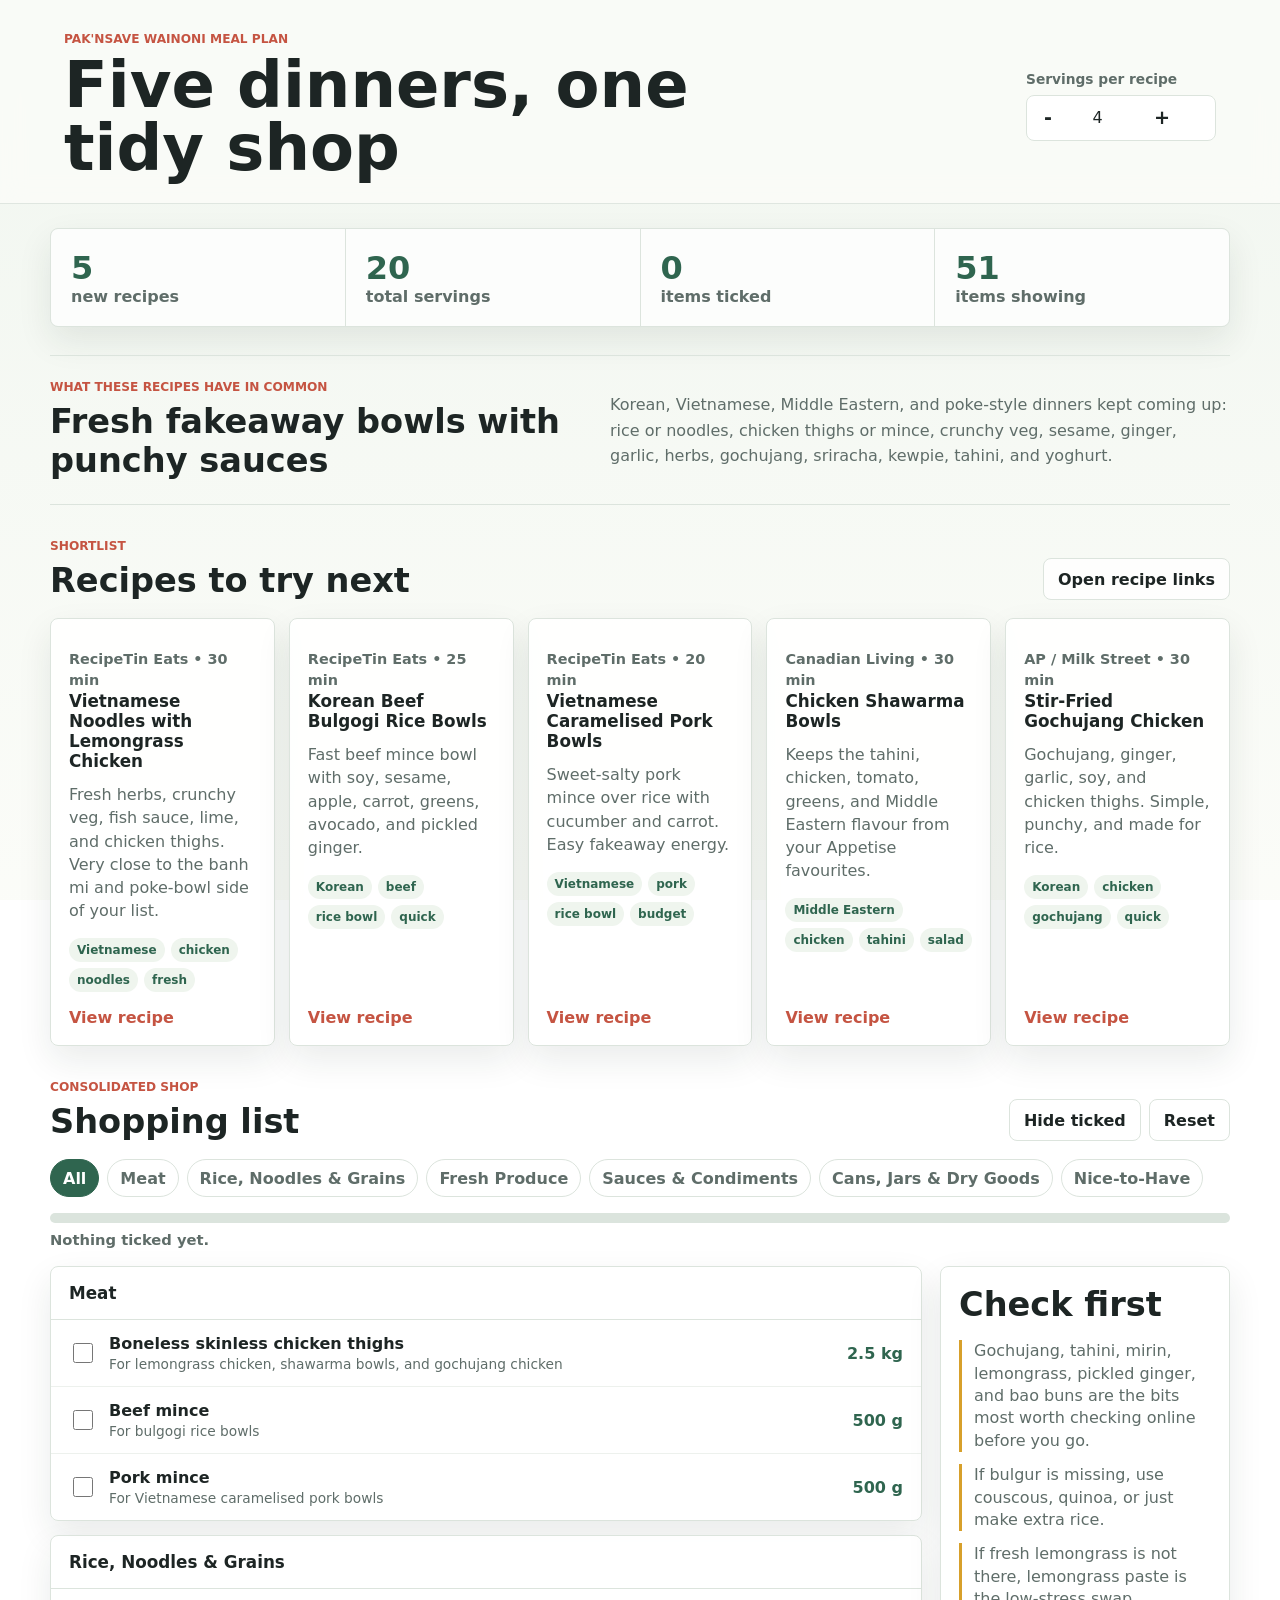
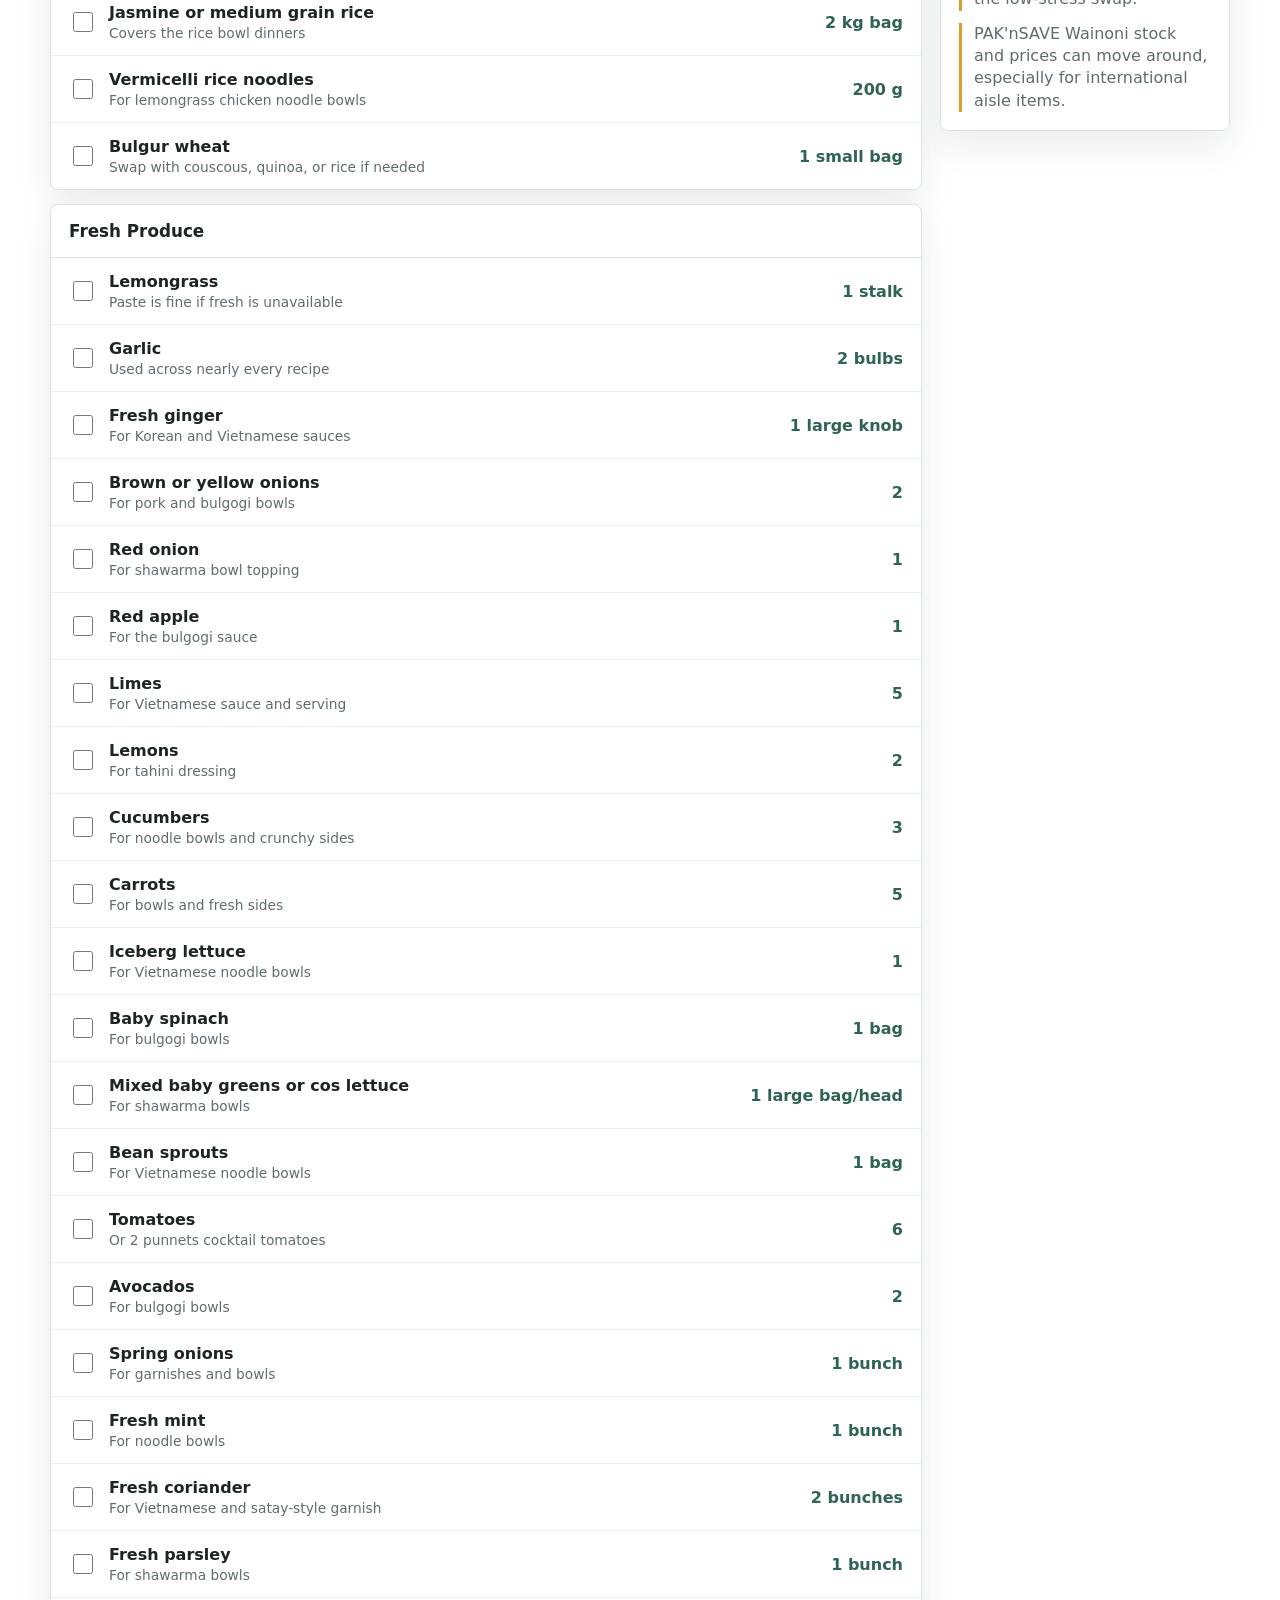
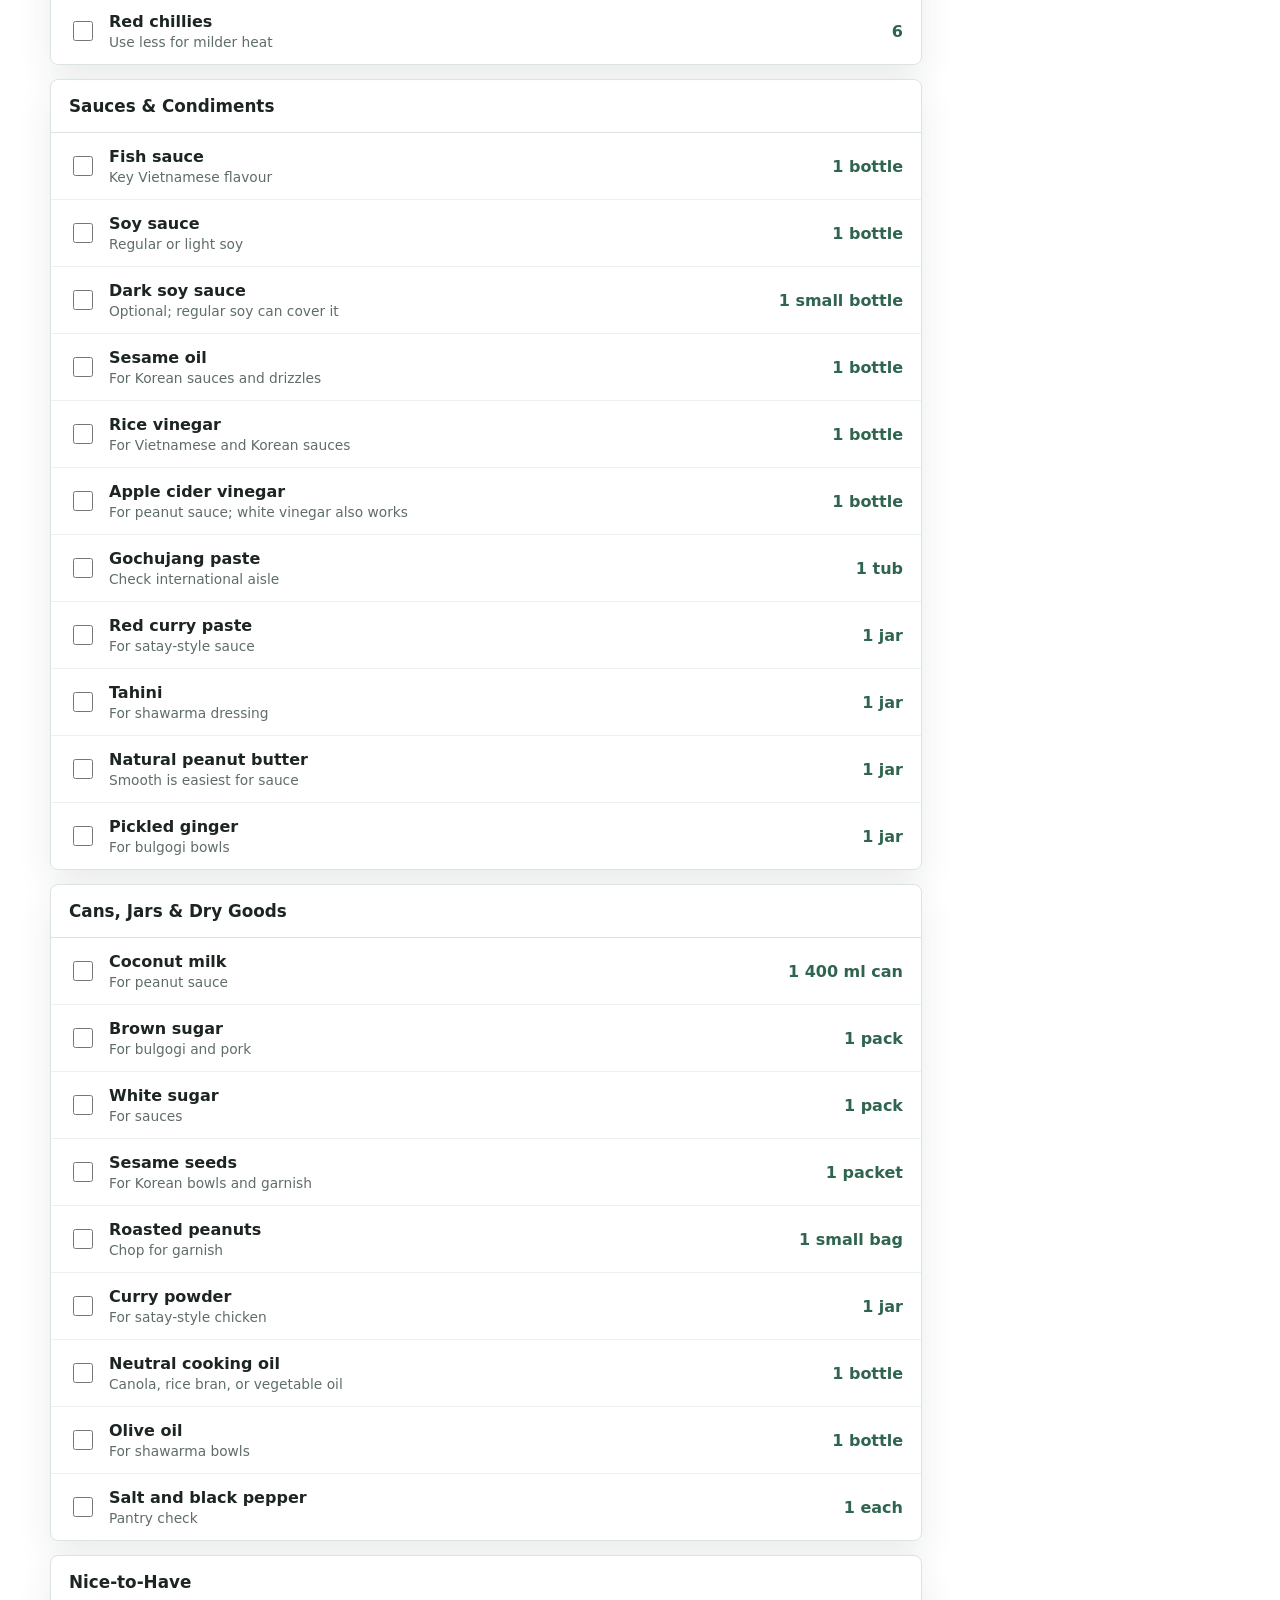
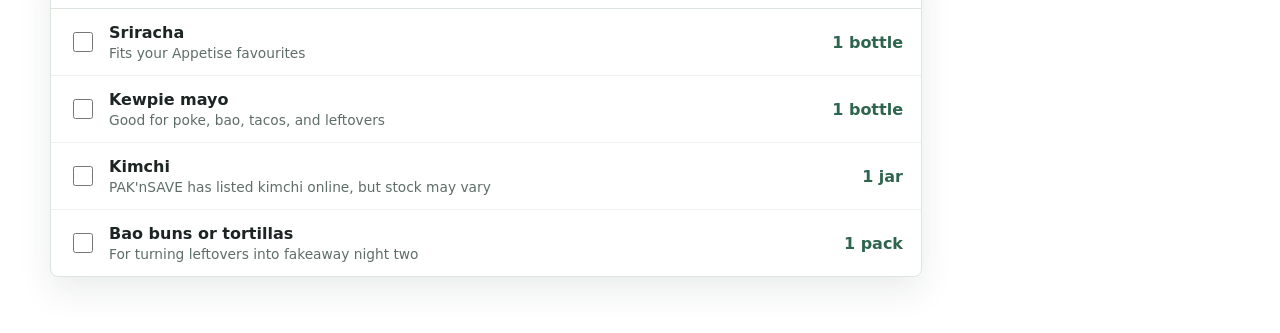
==== index.html @ dfd627c1 "Create recipe shopping page" ====
<!doctype html>
<html lang="en">
  <head>
    <meta charset="utf-8">
    <meta name="viewport" content="width=device-width, initial-scale=1">
    <title>Recipe Shop Plan</title>
    <link rel="stylesheet" href="styles.css">
  </head>
  <body>
    <header class="topbar">
      <div>
        <p class="eyebrow">PAK'nSAVE Wainoni meal plan</p>
        <h1>Five dinners, one tidy shop</h1>
      </div>
      <div class="serving-control" aria-label="Serving control">
        <label for="servings">Servings per recipe</label>
        <div class="stepper">
          <button type="button" id="decreaseServings" aria-label="Decrease servings">-</button>
          <input id="servings" type="number" min="2" max="8" value="4">
          <button type="button" id="increaseServings" aria-label="Increase servings">+</button>
        </div>
      </div>
    </header>

    <main>
      <section class="summary-band" aria-label="Plan summary">
        <div>
          <span class="summary-number">5</span>
          <span class="summary-label">new recipes</span>
        </div>
        <div>
          <span class="summary-number" id="mealCount">20</span>
          <span class="summary-label">total servings</span>
        </div>
        <div>
          <span class="summary-number" id="checkedCount">0</span>
          <span class="summary-label">items ticked</span>
        </div>
        <div>
          <span class="summary-number" id="visibleCount">0</span>
          <span class="summary-label">items showing</span>
        </div>
      </section>

      <section class="taste-profile" aria-labelledby="tasteProfileTitle">
        <div>
          <p class="eyebrow">What these recipes have in common</p>
          <h2 id="tasteProfileTitle">Fresh fakeaway bowls with punchy sauces</h2>
        </div>
        <p>
          Korean, Vietnamese, Middle Eastern, and poke-style dinners kept coming up:
          rice or noodles, chicken thighs or mince, crunchy veg, sesame, ginger, garlic,
          herbs, gochujang, sriracha, kewpie, tahini, and yoghurt.
        </p>
      </section>

      <section aria-labelledby="recipesTitle">
        <div class="section-heading">
          <div>
            <p class="eyebrow">Shortlist</p>
            <h2 id="recipesTitle">Recipes to try next</h2>
          </div>
          <button type="button" class="ghost-button" id="openAllRecipes">Open recipe links</button>
        </div>
        <div class="recipe-grid" id="recipeGrid"></div>
      </section>

      <section aria-labelledby="shoppingTitle">
        <div class="section-heading">
          <div>
            <p class="eyebrow">Consolidated shop</p>
            <h2 id="shoppingTitle">Shopping list</h2>
          </div>
          <div class="actions">
            <button type="button" class="ghost-button" id="hideChecked">Hide ticked</button>
            <button type="button" class="ghost-button" id="resetList">Reset</button>
          </div>
        </div>

        <div class="filters" id="filters" aria-label="Shopping sections"></div>
        <div class="progress-wrap" aria-label="Shopping progress">
          <div class="progress-bar">
            <span id="progressFill"></span>
          </div>
          <p id="progressText">Nothing ticked yet.</p>
        </div>

        <div class="shopping-layout">
          <div class="shopping-list" id="shoppingList"></div>
          <aside class="notes-panel" aria-labelledby="notesTitle">
            <h2 id="notesTitle">Check first</h2>
            <ul id="watchList"></ul>
          </aside>
        </div>
      </section>
    </main>

    <script src="app.js"></script>
  </body>
</html>
---- styles.css ----
:root {
  color-scheme: light;
  --ink: #1d2524;
  --muted: #5f6d69;
  --line: #dce4dd;
  --paper: #fbfcf8;
  --panel: #ffffff;
  --soft: #eff5ee;
  --mint: #4f8d72;
  --mint-dark: #2f654f;
  --tomato: #c55442;
  --gold: #d7a02b;
  --shadow: 0 14px 35px rgba(25, 43, 35, 0.09);
}

* {
  box-sizing: border-box;
}

body {
  margin: 0;
  min-height: 100vh;
  color: var(--ink);
  background:
    linear-gradient(180deg, rgba(239, 245, 238, 0.9), rgba(251, 252, 248, 0.96)),
    url("https://images.unsplash.com/photo-1546069901-ba9599a7e63c?auto=format&fit=crop&w=1800&q=80");
  background-attachment: fixed;
  background-size: cover;
  font-family: Inter, ui-sans-serif, system-ui, -apple-system, BlinkMacSystemFont, "Segoe UI", sans-serif;
}

button,
input {
  font: inherit;
}

button {
  cursor: pointer;
}

.topbar {
  display: flex;
  align-items: center;
  justify-content: space-between;
  gap: 24px;
  padding: 32px clamp(18px, 5vw, 64px) 24px;
  background: rgba(251, 252, 248, 0.86);
  backdrop-filter: blur(12px);
  border-bottom: 1px solid rgba(220, 228, 221, 0.9);
}

h1,
h2,
h3,
p {
  margin: 0;
}

h1 {
  max-width: 680px;
  font-size: clamp(2rem, 5vw, 4.8rem);
  line-height: 0.98;
  letter-spacing: 0;
}

h2 {
  font-size: clamp(1.35rem, 3vw, 2.1rem);
  letter-spacing: 0;
}

h3 {
  font-size: 1.05rem;
}

main {
  width: min(1180px, calc(100% - 32px));
  margin: 0 auto;
  padding: 24px 0 56px;
}

.eyebrow {
  margin-bottom: 8px;
  color: var(--tomato);
  font-size: 0.76rem;
  font-weight: 800;
  letter-spacing: 0;
  text-transform: uppercase;
}

.serving-control {
  display: grid;
  gap: 8px;
  min-width: 190px;
}

.serving-control label {
  color: var(--muted);
  font-size: 0.86rem;
  font-weight: 700;
}

.stepper {
  display: grid;
  grid-template-columns: 42px 72px 42px;
  border: 1px solid var(--line);
  background: var(--panel);
  border-radius: 8px;
  overflow: hidden;
}

.stepper button,
.stepper input {
  height: 44px;
  border: 0;
  background: transparent;
  color: var(--ink);
  text-align: center;
}

.stepper button {
  font-size: 1.2rem;
  font-weight: 800;
}

.stepper button:hover {
  background: var(--soft);
}

.summary-band {
  display: grid;
  grid-template-columns: repeat(4, minmax(0, 1fr));
  gap: 1px;
  margin-bottom: 28px;
  overflow: hidden;
  border: 1px solid var(--line);
  border-radius: 8px;
  background: var(--line);
  box-shadow: var(--shadow);
}

.summary-band div {
  min-height: 96px;
  padding: 20px;
  background: rgba(255, 255, 255, 0.92);
}

.summary-number {
  display: block;
  color: var(--mint-dark);
  font-size: 2rem;
  font-weight: 900;
}

.summary-label {
  color: var(--muted);
  font-weight: 700;
}

.taste-profile,
.section-heading {
  display: flex;
  align-items: end;
  justify-content: space-between;
  gap: 28px;
}

.taste-profile {
  align-items: center;
  margin-bottom: 34px;
  padding: 24px 0;
  border-top: 1px solid var(--line);
  border-bottom: 1px solid var(--line);
}

.taste-profile p:last-child {
  max-width: 620px;
  color: var(--muted);
  line-height: 1.6;
}

.section-heading {
  margin: 34px 0 18px;
}

.ghost-button {
  min-height: 42px;
  padding: 0 14px;
  border: 1px solid var(--line);
  border-radius: 8px;
  background: rgba(255, 255, 255, 0.86);
  color: var(--ink);
  font-weight: 800;
}

.ghost-button:hover,
.ghost-button.active {
  border-color: var(--mint);
  background: var(--soft);
}

.recipe-grid {
  display: grid;
  grid-template-columns: repeat(5, minmax(180px, 1fr));
  gap: 14px;
}

.recipe-card {
  display: flex;
  min-height: 260px;
  flex-direction: column;
  justify-content: space-between;
  padding: 18px;
  border: 1px solid var(--line);
  border-radius: 8px;
  background: rgba(255, 255, 255, 0.94);
  box-shadow: var(--shadow);
}

.recipe-meta {
  color: var(--muted);
  font-size: 0.9rem;
  font-weight: 700;
}

.recipe-card p {
  margin-top: 12px;
  color: var(--muted);
  line-height: 1.45;
}

.tag-row {
  display: flex;
  flex-wrap: wrap;
  gap: 6px;
  margin: 16px 0;
}

.tag {
  padding: 5px 8px;
  border-radius: 999px;
  background: var(--soft);
  color: var(--mint-dark);
  font-size: 0.75rem;
  font-weight: 800;
}

.recipe-card a {
  color: var(--tomato);
  font-weight: 900;
  text-decoration: none;
}

.recipe-card a:hover {
  text-decoration: underline;
}

.actions,
.filters {
  display: flex;
  flex-wrap: wrap;
  gap: 8px;
  justify-content: flex-end;
}

.filters {
  justify-content: flex-start;
  margin-bottom: 16px;
}

.filter-button {
  min-height: 38px;
  padding: 0 12px;
  border: 1px solid var(--line);
  border-radius: 999px;
  background: rgba(255, 255, 255, 0.9);
  color: var(--muted);
  font-weight: 800;
}

.filter-button.active {
  border-color: var(--mint-dark);
  background: var(--mint-dark);
  color: white;
}

.progress-wrap {
  margin-bottom: 18px;
}

.progress-bar {
  height: 10px;
  overflow: hidden;
  border-radius: 999px;
  background: #dbe4dd;
}

.progress-bar span {
  display: block;
  width: 0%;
  height: 100%;
  border-radius: inherit;
  background: linear-gradient(90deg, var(--mint), var(--gold));
  transition: width 180ms ease;
}

#progressText {
  margin-top: 8px;
  color: var(--muted);
  font-size: 0.92rem;
  font-weight: 700;
}

.shopping-layout {
  display: grid;
  grid-template-columns: minmax(0, 1fr) 290px;
  gap: 18px;
  align-items: start;
}

.shopping-list {
  display: grid;
  gap: 14px;
}

.section-card,
.notes-panel {
  border: 1px solid var(--line);
  border-radius: 8px;
  background: rgba(255, 255, 255, 0.94);
  box-shadow: var(--shadow);
}

.section-card h3 {
  padding: 16px 18px;
  border-bottom: 1px solid var(--line);
}

.item-list {
  display: grid;
}

.shop-item {
  display: grid;
  grid-template-columns: 28px minmax(0, 1fr) auto;
  gap: 12px;
  align-items: center;
  padding: 14px 18px;
  border-bottom: 1px solid #edf1ed;
}

.shop-item:last-child {
  border-bottom: 0;
}

.shop-item input {
  width: 20px;
  height: 20px;
  accent-color: var(--mint-dark);
}

.item-name {
  display: block;
  font-weight: 850;
}

.item-note {
  display: block;
  margin-top: 3px;
  color: var(--muted);
  font-size: 0.86rem;
}

.item-quantity {
  color: var(--mint-dark);
  font-weight: 900;
  white-space: nowrap;
}

.shop-item.checked .item-name,
.shop-item.checked .item-quantity {
  color: #8a9691;
  text-decoration: line-through;
}

.notes-panel {
  position: sticky;
  top: 16px;
  padding: 18px;
}

.notes-panel ul {
  display: grid;
  gap: 12px;
  margin: 16px 0 0;
  padding: 0;
  list-style: none;
}

.notes-panel li {
  padding-left: 12px;
  border-left: 3px solid var(--gold);
  color: var(--muted);
  line-height: 1.4;
}

@media (max-width: 960px) {
  .recipe-grid {
    grid-template-columns: repeat(2, minmax(0, 1fr));
  }

  .shopping-layout {
    grid-template-columns: 1fr;
  }

  .notes-panel {
    position: static;
  }
}

@media (max-width: 720px) {
  .topbar,
  .taste-profile,
  .section-heading {
    align-items: stretch;
    flex-direction: column;
  }

  .summary-band {
    grid-template-columns: repeat(2, minmax(0, 1fr));
  }

  .recipe-grid {
    grid-template-columns: 1fr;
  }

  .actions {
    justify-content: flex-start;
  }

  .shop-item {
    grid-template-columns: 28px minmax(0, 1fr);
  }

  .item-quantity {
    grid-column: 2;
    white-space: normal;
  }
}
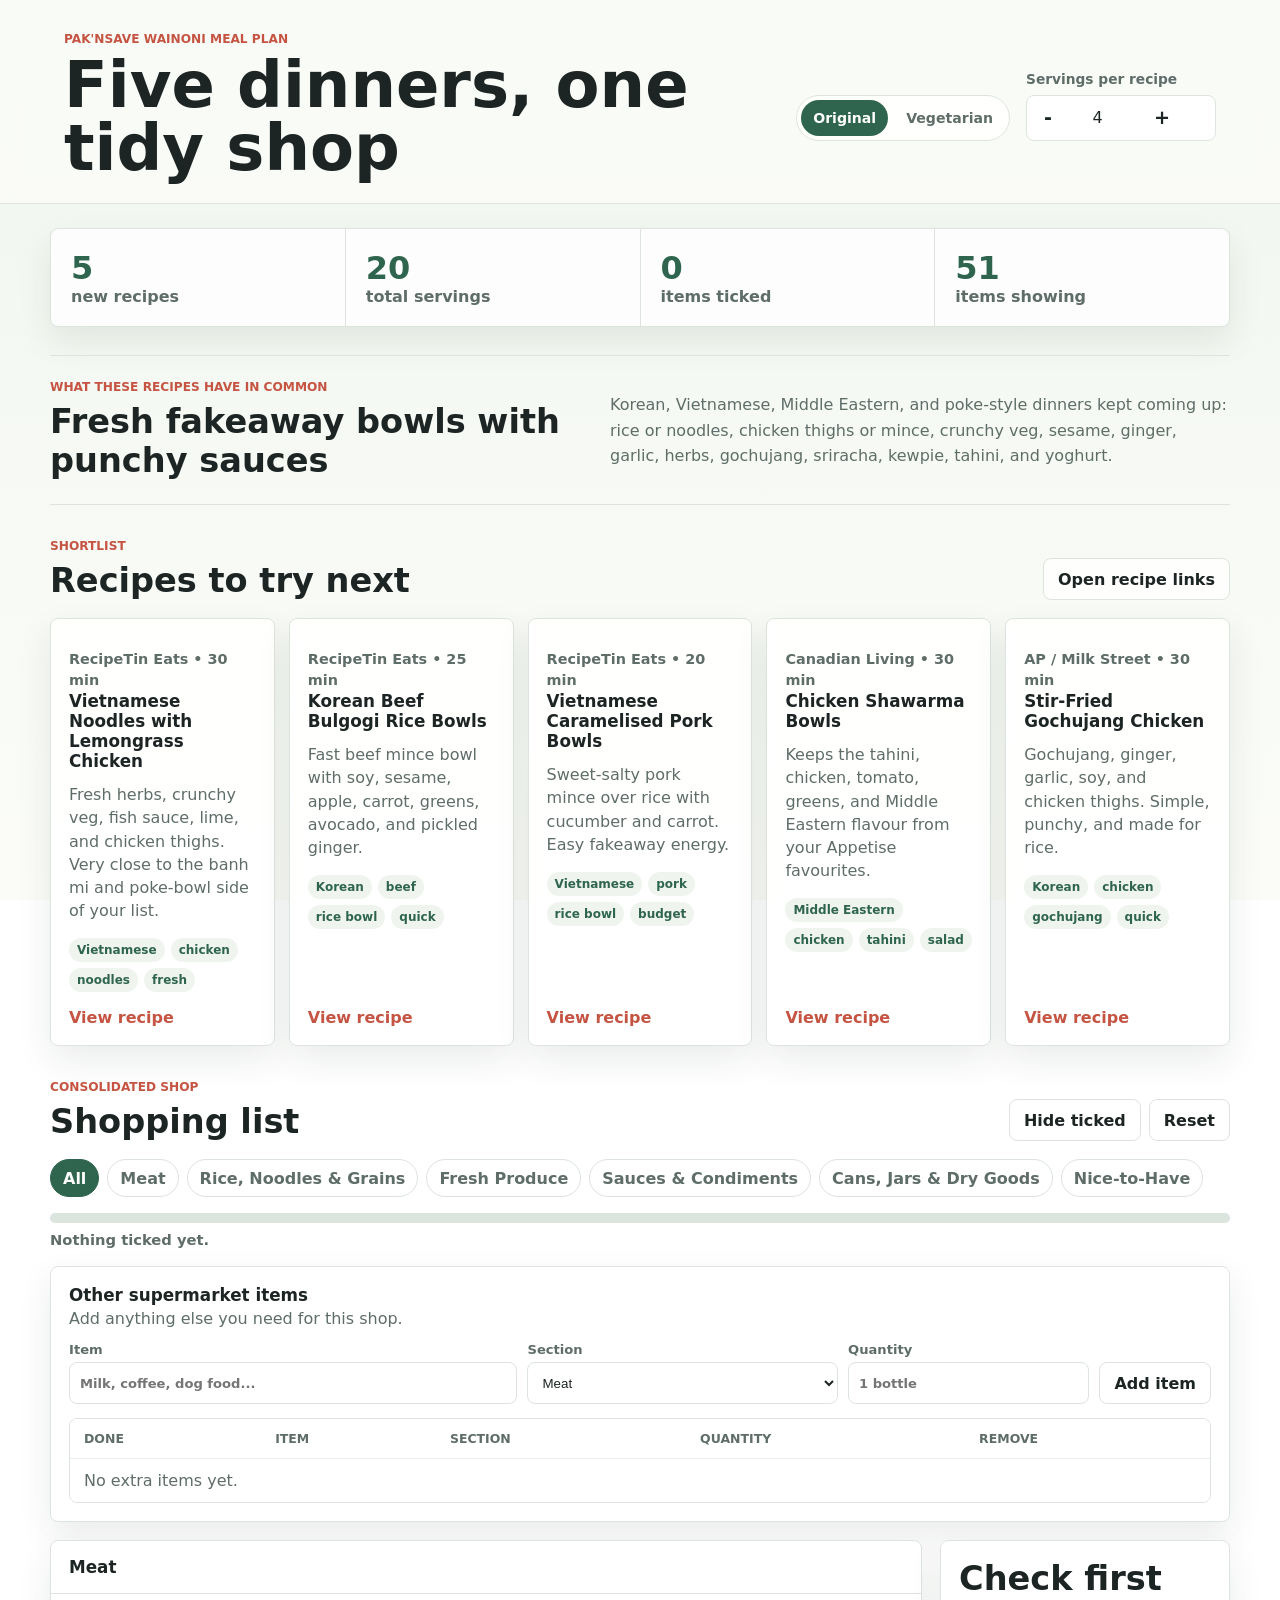
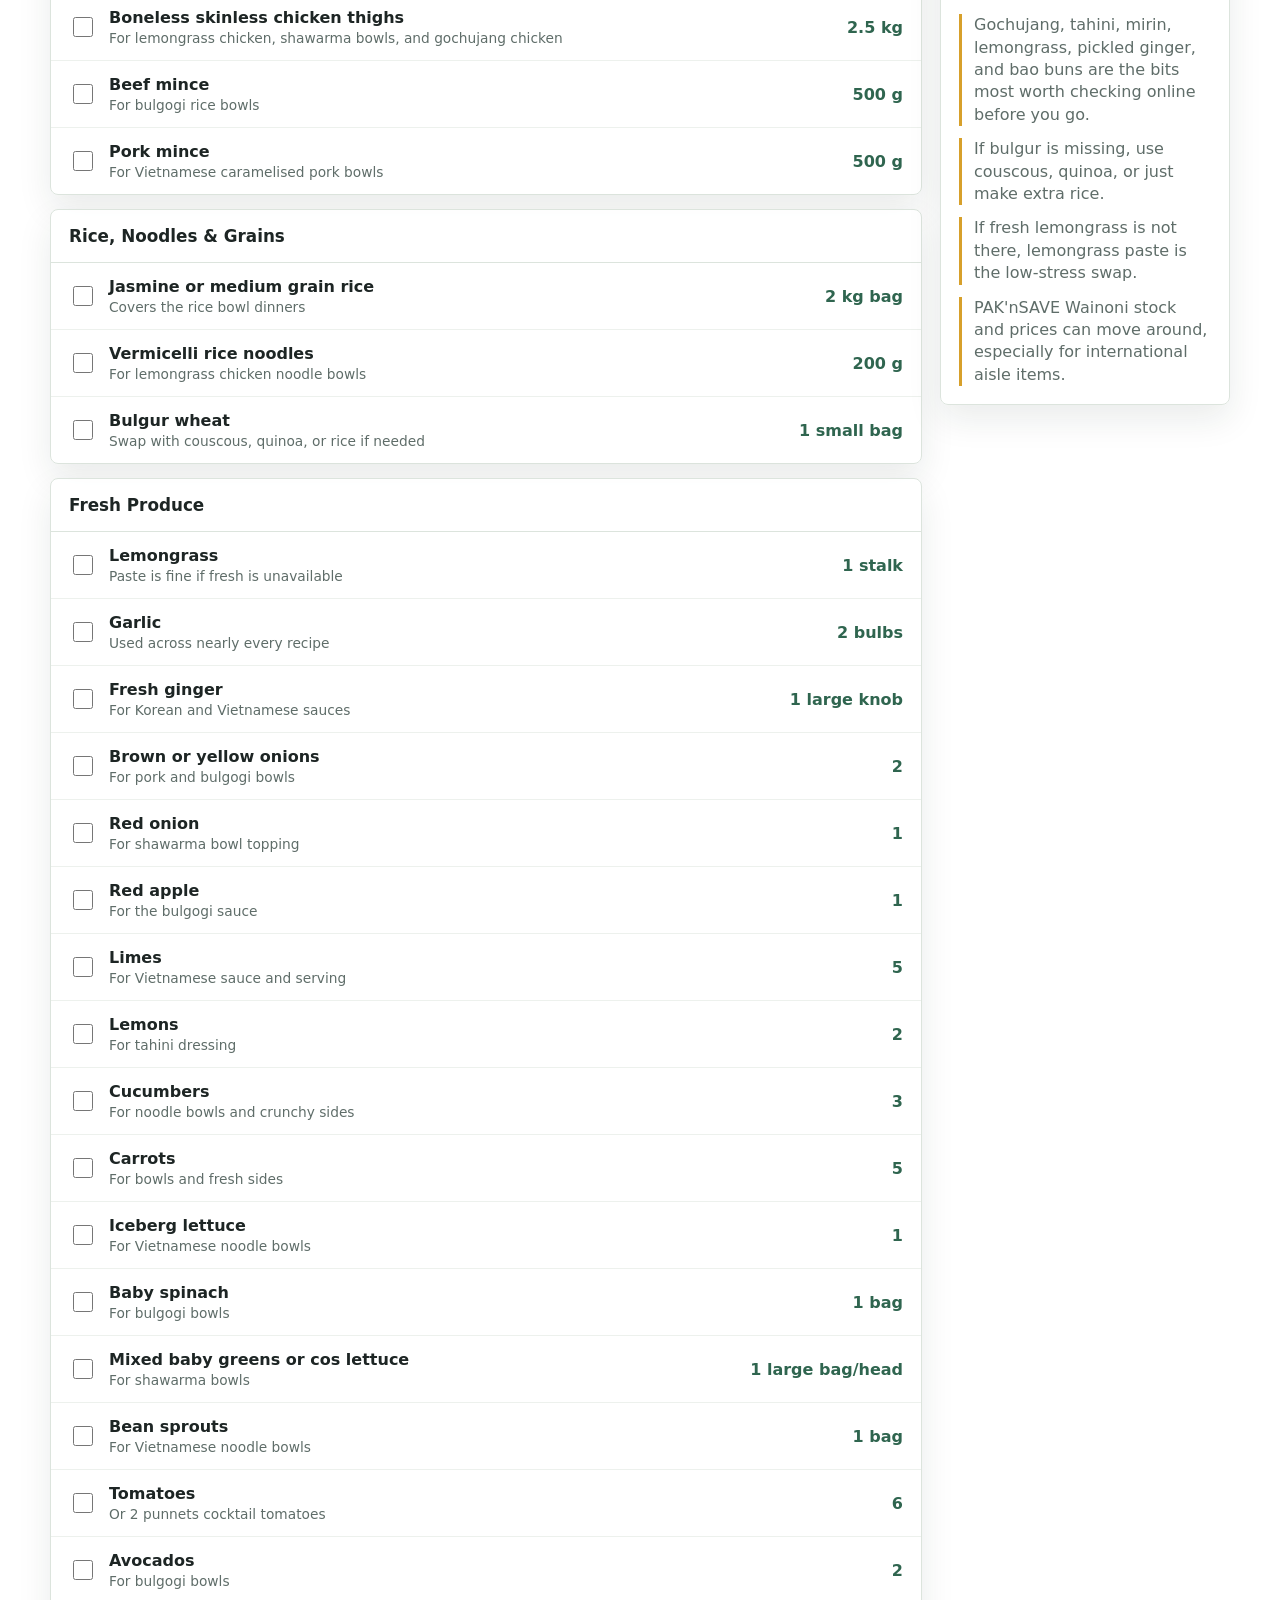
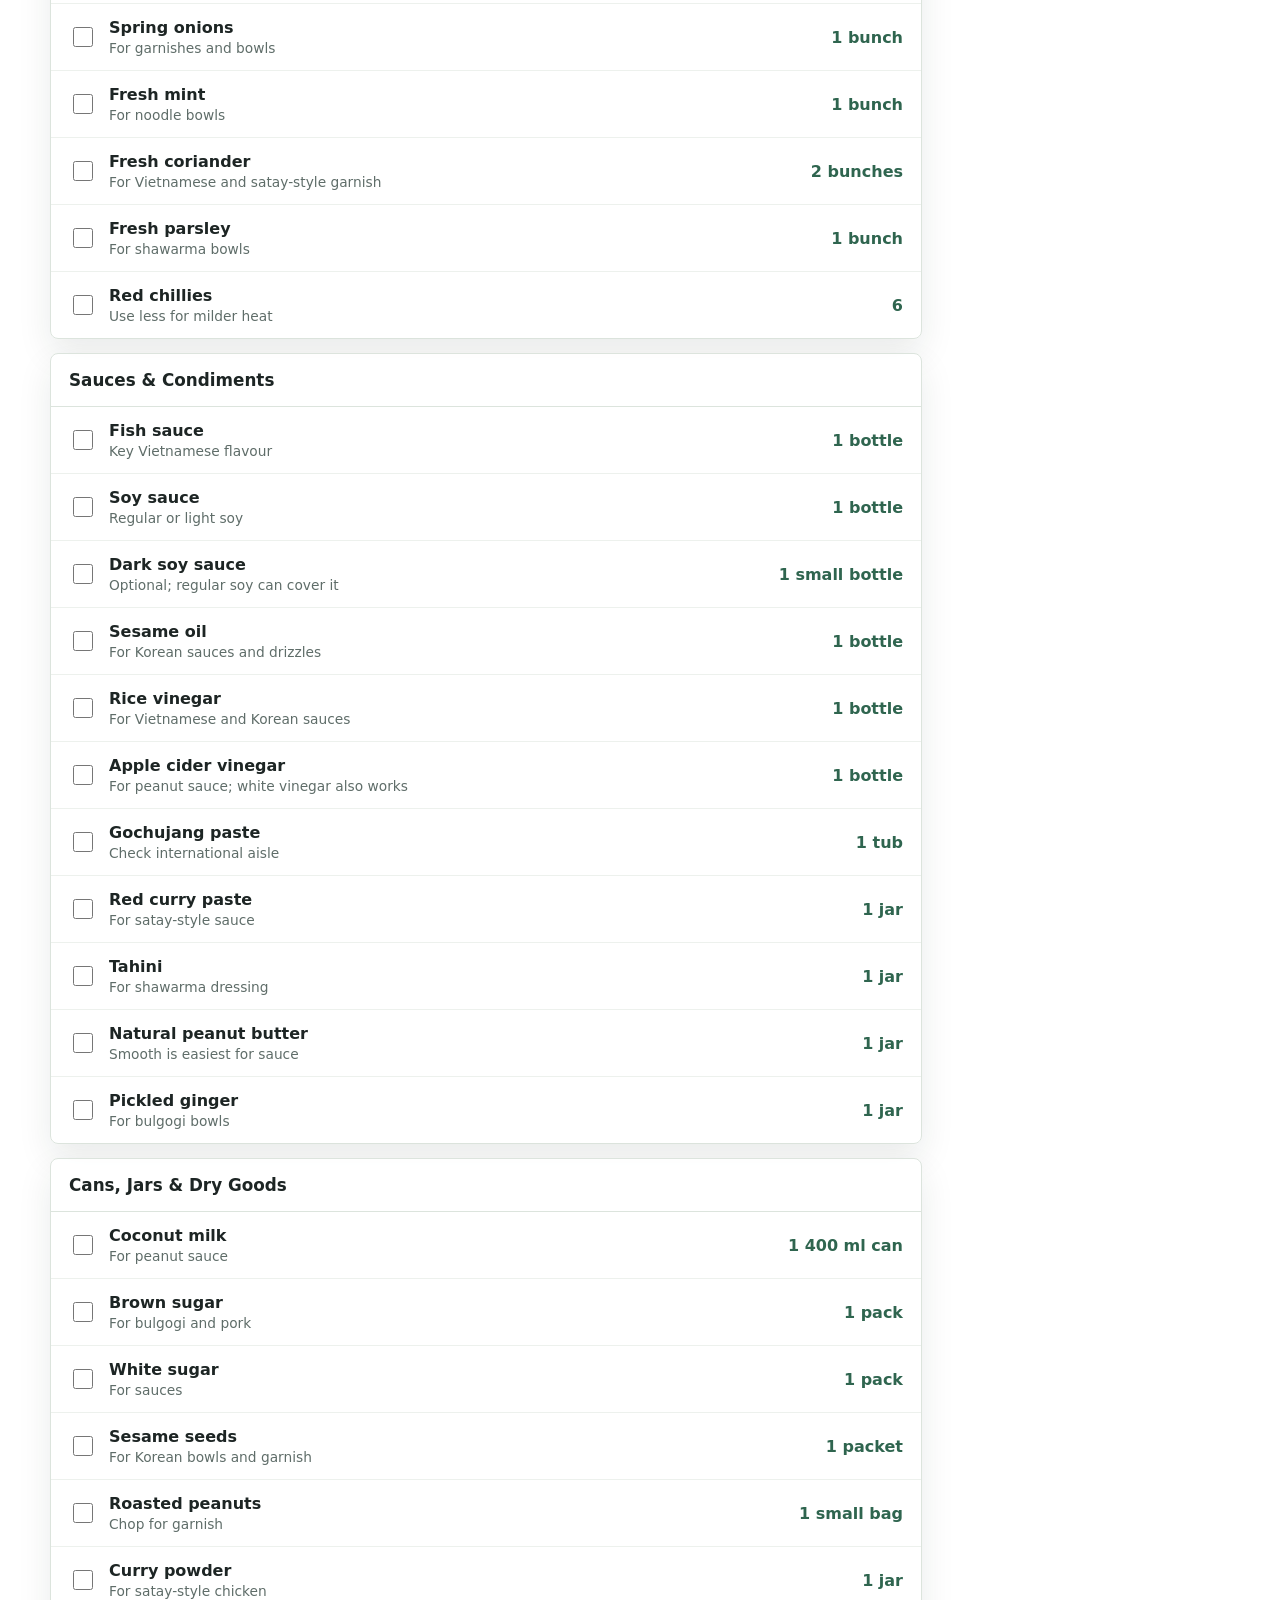
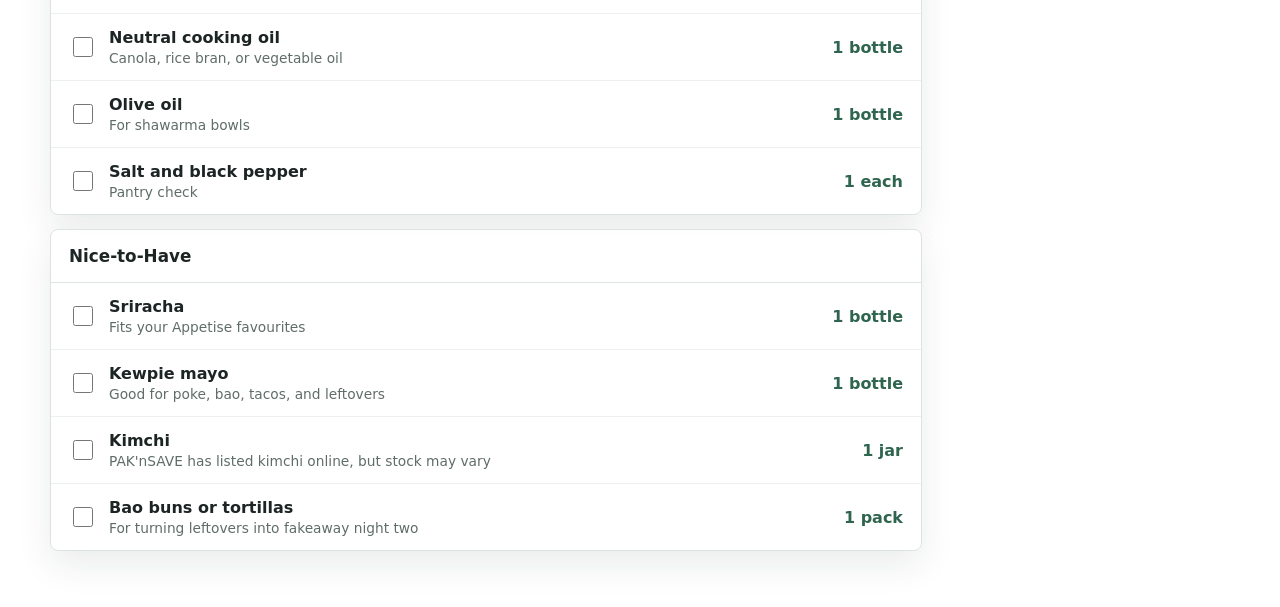
==== commit 85745a53: "Add custom shopping items" ====
--- a/index.html
+++ b/index.html
@@ -12,12 +12,18 @@
         <p class="eyebrow">PAK'nSAVE Wainoni meal plan</p>
         <h1>Five dinners, one tidy shop</h1>
       </div>
-      <div class="serving-control" aria-label="Serving control">
-        <label for="servings">Servings per recipe</label>
-        <div class="stepper">
-          <button type="button" id="decreaseServings" aria-label="Decrease servings">-</button>
-          <input id="servings" type="number" min="2" max="8" value="4">
-          <button type="button" id="increaseServings" aria-label="Increase servings">+</button>
+      <div class="header-tools">
+        <nav class="page-switch" aria-label="Meal plan pages">
+          <a class="page-pill active" href="index.html">Original</a>
+          <a class="page-pill" href="vegetarian.html">Vegetarian</a>
+        </nav>
+        <div class="serving-control" aria-label="Serving control">
+          <label for="servings">Servings per recipe</label>
+          <div class="stepper">
+            <button type="button" id="decreaseServings" aria-label="Decrease servings">-</button>
+            <input id="servings" type="number" min="2" max="8" value="4">
+            <button type="button" id="increaseServings" aria-label="Increase servings">+</button>
+          </div>
         </div>
       </div>
     </header>
@@ -85,6 +91,44 @@
           <p id="progressText">Nothing ticked yet.</p>
         </div>
 
+        <section class="custom-items" aria-labelledby="customItemsTitle">
+          <div class="custom-items-heading">
+            <div>
+              <h3 id="customItemsTitle">Other supermarket items</h3>
+              <p>Add anything else you need for this shop.</p>
+            </div>
+          </div>
+          <form class="custom-form" id="customForm">
+            <label>
+              <span>Item</span>
+              <input id="customName" type="text" placeholder="Milk, coffee, dog food..." required>
+            </label>
+            <label>
+              <span>Section</span>
+              <select id="customSection"></select>
+            </label>
+            <label>
+              <span>Quantity</span>
+              <input id="customQuantity" type="text" placeholder="1 bottle">
+            </label>
+            <button type="submit" class="ghost-button">Add item</button>
+          </form>
+          <div class="custom-table-wrap">
+            <table class="custom-table">
+              <thead>
+                <tr>
+                  <th scope="col">Done</th>
+                  <th scope="col">Item</th>
+                  <th scope="col">Section</th>
+                  <th scope="col">Quantity</th>
+                  <th scope="col">Remove</th>
+                </tr>
+              </thead>
+              <tbody id="customTableBody"></tbody>
+            </table>
+          </div>
+        </section>
+
         <div class="shopping-layout">
           <div class="shopping-list" id="shoppingList"></div>
           <aside class="notes-panel" aria-labelledby="notesTitle">
--- a/styles.css
+++ b/styles.css
@@ -29,6 +29,14 @@
   font-family: Inter, ui-sans-serif, system-ui, -apple-system, BlinkMacSystemFont, "Segoe UI", sans-serif;
 }
 
+body.vegetarian-page {
+  background:
+    linear-gradient(180deg, rgba(239, 247, 241, 0.92), rgba(251, 252, 248, 0.96)),
+    url("https://images.unsplash.com/photo-1512621776951-a57141f2eefd?auto=format&fit=crop&w=1800&q=80");
+  background-attachment: fixed;
+  background-size: cover;
+}
+
 button,
 input {
   font: inherit;
@@ -36,6 +44,40 @@
 
 button {
   cursor: pointer;
+}
+
+.header-tools {
+  display: flex;
+  align-items: end;
+  gap: 16px;
+}
+
+.page-switch {
+  display: flex;
+  gap: 6px;
+  padding: 4px;
+  border: 1px solid var(--line);
+  border-radius: 999px;
+  background: rgba(255, 255, 255, 0.82);
+}
+
+.page-pill {
+  display: inline-flex;
+  min-height: 36px;
+  align-items: center;
+  justify-content: center;
+  padding: 0 12px;
+  border-radius: 999px;
+  color: var(--muted);
+  font-size: 0.88rem;
+  font-weight: 850;
+  text-decoration: none;
+}
+
+.page-pill.active,
+.page-pill:hover {
+  background: var(--mint-dark);
+  color: white;
 }
 
 .topbar {
@@ -310,6 +352,112 @@
   font-weight: 700;
 }
 
+.custom-items {
+  margin-bottom: 18px;
+  padding: 18px;
+  border: 1px solid var(--line);
+  border-radius: 8px;
+  background: rgba(255, 255, 255, 0.94);
+  box-shadow: var(--shadow);
+}
+
+.custom-items-heading {
+  margin-bottom: 14px;
+}
+
+.custom-items-heading p {
+  margin-top: 4px;
+  color: var(--muted);
+}
+
+.custom-form {
+  display: grid;
+  grid-template-columns: minmax(180px, 1.3fr) minmax(150px, 0.9fr) minmax(130px, 0.7fr) auto;
+  gap: 10px;
+  align-items: end;
+  margin-bottom: 14px;
+}
+
+.custom-form label {
+  display: grid;
+  gap: 5px;
+  color: var(--muted);
+  font-size: 0.82rem;
+  font-weight: 800;
+}
+
+.custom-form input,
+.custom-form select {
+  min-height: 42px;
+  width: 100%;
+  border: 1px solid var(--line);
+  border-radius: 8px;
+  background: white;
+  color: var(--ink);
+  padding: 0 10px;
+}
+
+.custom-table-wrap {
+  overflow-x: auto;
+  border: 1px solid var(--line);
+  border-radius: 8px;
+}
+
+.custom-table {
+  width: 100%;
+  min-width: 640px;
+  border-collapse: collapse;
+  background: white;
+}
+
+.custom-table th,
+.custom-table td {
+  padding: 12px 14px;
+  border-bottom: 1px solid #edf1ed;
+  text-align: left;
+  vertical-align: middle;
+}
+
+.custom-table th {
+  color: var(--muted);
+  font-size: 0.78rem;
+  text-transform: uppercase;
+}
+
+.custom-table tr:last-child td {
+  border-bottom: 0;
+}
+
+.custom-table input[type="checkbox"] {
+  width: 19px;
+  height: 19px;
+  accent-color: var(--mint-dark);
+}
+
+.custom-table .checked-text {
+  color: #8a9691;
+  text-decoration: line-through;
+}
+
+.remove-item {
+  min-width: 34px;
+  min-height: 34px;
+  border: 1px solid var(--line);
+  border-radius: 8px;
+  background: var(--panel);
+  color: var(--tomato);
+  font-weight: 900;
+}
+
+.remove-item:hover {
+  border-color: var(--tomato);
+  background: #fff4f1;
+}
+
+.empty-custom-row {
+  color: var(--muted);
+}
+
 .shopping-layout {
   display: grid;
   grid-template-columns: minmax(0, 1fr) 290px;
@@ -412,6 +560,10 @@
     grid-template-columns: 1fr;
   }
 
+  .custom-form {
+    grid-template-columns: 1fr 1fr;
+  }
+
   .notes-panel {
     position: static;
   }
@@ -419,12 +571,17 @@
 
 @media (max-width: 720px) {
   .topbar,
+  .header-tools,
   .taste-profile,
   .section-heading {
     align-items: stretch;
     flex-direction: column;
   }
 
+  .page-switch {
+    width: fit-content;
+  }
+
   .summary-band {
     grid-template-columns: repeat(2, minmax(0, 1fr));
   }
@@ -435,6 +592,10 @@
 
   .actions {
     justify-content: flex-start;
+  }
+
+  .custom-form {
+    grid-template-columns: 1fr;
   }
 
   .shop-item {
